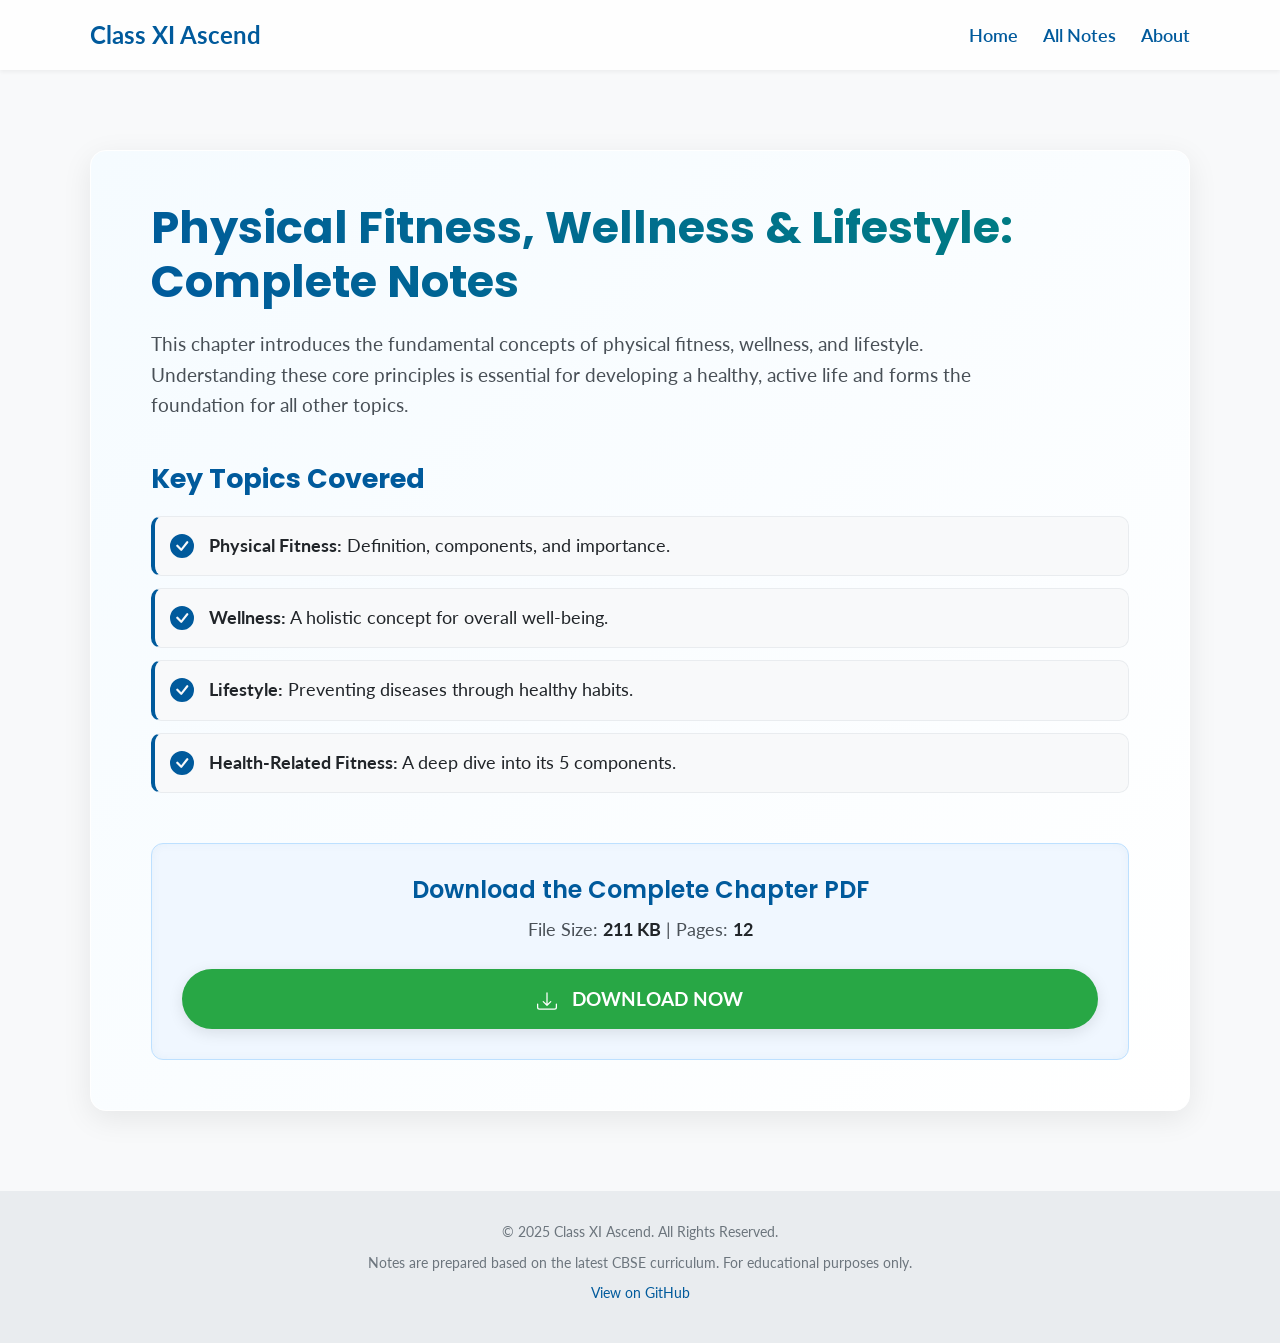
==== physical-fitness-notes.html @ c230b610 "Initial Commit" ====
<!DOCTYPE html>
<html lang="en">
<head>
    <meta charset="UTF-8">
    <meta name="viewport" content="width=device-width, initial-scale=1.0">
    <title>Physical Fitness, Wellness & Lifestyle Notes - Class XI Ascend</title>

    <!-- Google Fonts -->
    <link rel="preconnect" href="https://fonts.googleapis.com">
    <link rel="preconnect" href="https://fonts.gstatic.com" crossorigin>
    <link href="https://fonts.googleapis.com/css2?family=Poppins:wght@400;600;700&family=Lato:wght@400;700&display=swap" rel="stylesheet">

    <!-- CSS Styles -->
    <style>
        /* ------------------- */
        /* --- Style Guide --- */
        /* ------------------- */
        :root {
            --bg-color: #F8F9FA;
            --text-color: #212529;
            --primary-color: #005A9C; /* Academic Blue */
            --accent-color: #28a745; /* Success Green */
            --white-color: #FFFFFF;
            --border-color: #dee2e6;

            --font-heading: 'Poppins', sans-serif;
            --font-body: 'Lato', sans-serif;
        }

        /* ------------------- */
        /* --- Base & Reset--- */
        /* ------------------- */
        * {
            margin: 0;
            padding: 0;
            box-sizing: border-box;
        }

        html {
            scroll-behavior: smooth;
        }

        body {
            font-family: var(--font-body);
            background-color: var(--bg-color);
            color: var(--text-color);
            line-height: 1.6;
            font-size: 18px;
        }

        .container {
            max-width: 1140px;
            margin: 0 auto;
            padding: 0 20px;
        }

        h1, h2, h3 {
            font-family: var(--font-heading);
            color: var(--primary-color);
            margin-bottom: 1rem;
            line-height: 1.3;
            font-weight: 700;
        }
        
        a {
            color: var(--primary-color);
            text-decoration: none;
            transition: color 0.3s ease;
        }
        
        section {
            padding: 80px 0;
        }

        /* ----------------------------- */
        /* --- NEW: Animation Styles --- */
        /* ----------------------------- */
        @keyframes fadeIn {
            from {
                opacity: 0;
                transform: translateY(20px);
            }
            to {
                opacity: 1;
                transform: translateY(0);
            }
        }
        
        /* -------------------------- */
        /* --- Universal Components --- */
        /* -------------------------- */

        /* Header (Identical to stylish index.html) */
        .header {
            background: rgba(255, 255, 255, 0.8);
            backdrop-filter: blur(10px);
            padding: 1rem 0;
            box-shadow: 0 2px 4px rgba(0,0,0,0.05);
            position: sticky;
            top: 0;
            z-index: 100;
        }

        .header .container {
            display: flex;
            justify-content: space-between;
            align-items: center;
        }

        .header .logo {
            font-size: 1.5rem;
            font-weight: 700;
            color: var(--primary-color);
        }

        .header nav ul {
            list-style: none;
            display: flex;
            gap: 25px;
        }

        .header nav a {
            font-weight: 600;
        }

        .header nav a:hover {
            color: #003d69;
        }
        
        /* Footer (Identical to stylish index.html) */
        .footer {
            background-color: #e9ecef;
            color: #6c757d;
            padding: 30px 0;
            text-align: center;
            font-size: 14px;
        }
        .footer p {
            margin-bottom: 0.5rem;
        }

        /* Buttons (Identical to stylish index.html) */
        .btn {
            display: inline-block;
            padding: 15px 35px;
            border-radius: 50px;
            font-weight: 700;
            text-align: center;
            transition: all 0.3s ease;
            box-shadow: 0 4px 15px rgba(0,0,0,0.1);
            width: 100%;
        }

        .btn:hover {
            transform: translateY(-5px);
            box-shadow: 0 8px 20px rgba(0,0,0,0.15);
        }
        
        .btn-accent {
            background-color: var(--accent-color);
            color: var(--white-color);
            font-size: 1.2rem;
        }
        
        /* ------------------ */
        /* --- Notes Page --- */
        /* ------------------ */
        
        .notes-page-content {
            background-image: linear-gradient(135deg, #f5fbff 0%, #ffffff 100%);
            padding: 50px 60px; /* More padding */
            border-radius: 16px;
            box-shadow: 0 8px 30px rgba(0,0,0,0.08);
            border: 1px solid var(--white-color);
            /* NEW: Apply fade-in animation */
            animation: fadeIn 0.8s ease-out;
        }
        
        .notes-page-content h1 {
            font-size: 2.8rem;
            line-height: 1.2;
            margin-bottom: 20px;
             /* NEW: Gradient text effect */
            color: transparent;
            background-image: linear-gradient(45deg, var(--primary-color), #008080);
            background-clip: text;
            -webkit-background-clip: text;
        }

        .notes-page-content p.intro {
            font-size: 1.2rem;
            color: #495057;
            margin-bottom: 40px;
            max-width: 80ch; /* Limit width for readability */
        }

        /* NEW: Stylish Key Topics Section */
        .key-topics {
            margin-bottom: 50px;
        }
        .key-topics h2 {
            margin-bottom: 20px;
        }

        .key-topics ul {
            list-style: none;
            padding-left: 0;
        }
        
        .key-topics li {
            display: flex; /* Align icon and text */
            align-items: center;
            gap: 15px; /* Space between icon and text */
            padding: 15px;
            border-radius: 10px;
            margin-bottom: 12px;
            background-color: #f8f9fa;
            border: 1px solid #e9ecef;
            border-left: 4px solid var(--primary-color); /* Accent line */
            font-size: 1.1rem;
        }
        
        .key-topics li svg {
            flex-shrink: 0; /* Prevent icon from squishing */
            color: var(--primary-color);
        }
        
        /* NEW: Redesigned Download Box */
        .download-box {
            background-color: #f0f7ff;
            border: 1px solid #bde0ff;
            border-radius: 12px;
            padding: 30px;
            text-align: center;
            box-shadow: inset 0 0 10px rgba(0, 90, 156, 0.05);
        }
        
        .download-box h3 {
            font-size: 1.5rem;
            font-weight: 600;
            margin-bottom: 10px;
        }
        
        .download-box .file-info {
            color: #495057;
            margin-bottom: 25px;
        }
        .download-box .file-info span {
            font-weight: 700;
            color: var(--text-color);
        }

    </style>
</head>
<body>

    <header class="header">
        <div class="container">
            <a href="index.html" class="logo">Class XI Ascend</a>
            <nav>
                <ul>
                    <li><a href="index.html">Home</a></li>
                    <li><a href="index.html#notes">All Notes</a></li>
                    <li><a href="#">About</a></li>
                </ul>
            </nav>
        </div>
    </header>

    <main>
        <section class="notes-page">
            <div class="container">

                <div class="notes-page-content">
                    
                    <h1>Physical Fitness, Wellness & Lifestyle: Complete Notes</h1>
                    
                    <p class="intro">
                        This chapter introduces the fundamental concepts of physical fitness, wellness, and lifestyle. Understanding these core principles is essential for developing a healthy, active life and forms the foundation for all other topics.
                    </p>

                    <!-- NEW: Stylish Key Topics List -->
                    <div class="key-topics">
                        <h2>Key Topics Covered</h2>
                        <ul>
                            <li>
                               <svg xmlns="http://www.w3.org/2000/svg" width="24" height="24" fill="currentColor" class="bi bi-check-circle-fill" viewBox="0 0 16 16">
                                  <path d="M16 8A8 8 0 1 1 0 8a8 8 0 0 1 16 0zm-3.97-3.03a.75.75 0 0 0-1.08.022L7.477 9.417 5.384 7.323a.75.75 0 0 0-1.06 1.06L6.97 11.03a.75.75 0 0 0 1.079-.02l3.992-4.99a.75.75 0 0 0-.01-1.05z"/>
                               </svg>
                                <span><strong>Physical Fitness:</strong> Definition, components, and importance.</span>
                            </li>
                             <li>
                                <svg xmlns="http://www.w3.org/2000/svg" width="24" height="24" fill="currentColor" class="bi bi-check-circle-fill" viewBox="0 0 16 16">
                                  <path d="M16 8A8 8 0 1 1 0 8a8 8 0 0 1 16 0zm-3.97-3.03a.75.75 0 0 0-1.08.022L7.477 9.417 5.384 7.323a.75.75 0 0 0-1.06 1.06L6.97 11.03a.75.75 0 0 0 1.079-.02l3.992-4.99a.75.75 0 0 0-.01-1.05z"/>
                                </svg>
                                <span><strong>Wellness:</strong> A holistic concept for overall well-being.</span>
                             </li>
                            <li>
                                <svg xmlns="http://www.w3.org/2000/svg" width="24" height="24" fill="currentColor" class="bi bi-check-circle-fill" viewBox="0 0 16 16">
                                  <path d="M16 8A8 8 0 1 1 0 8a8 8 0 0 1 16 0zm-3.97-3.03a.75.75 0 0 0-1.08.022L7.477 9.417 5.384 7.323a.75.75 0 0 0-1.06 1.06L6.97 11.03a.75.75 0 0 0 1.079-.02l3.992-4.99a.75.75 0 0 0-.01-1.05z"/>
                                </svg>
                                <span><strong>Lifestyle:</strong> Preventing diseases through healthy habits.</span>
                            </li>
                            <li>
                                <svg xmlns="http://www.w3.org/2000/svg" width="24" height="24" fill="currentColor" class="bi bi-check-circle-fill" viewBox="0 0 16 16">
                                  <path d="M16 8A8 8 0 1 1 0 8a8 8 0 0 1 16 0zm-3.97-3.03a.75.75 0 0 0-1.08.022L7.477 9.417 5.384 7.323a.75.75 0 0 0-1.06 1.06L6.97 11.03a.75.75 0 0 0 1.079-.02l3.992-4.99a.75.75 0 0 0-.01-1.05z"/>
                                </svg>
                                <span><strong>Health-Related Fitness:</strong> A deep dive into its 5 components.</span>
                            </li>
                        </ul>
                    </div>

                    <!-- NEW: Redesigned Download Box -->
                    <div class="download-box">
                         <h3>Download the Complete Chapter PDF</h3>
                         <p class="file-info">File Size: <span>211 KB</span> | Pages: <span>12</span></p>
                         <a href="https://drive.google.com/uc?export=download&id=1bDce-7EM71hrfh_jcD2CkVKPJcDowNNJ" class="btn btn-accent">
                             <svg xmlns="http://www.w3.org/2000/svg" width="20" height="20" fill="currentColor" class="bi bi-download" viewBox="0 0 16 16" style="vertical-align: middle; margin-right: 10px;">
                                 <path d="M.5 9.9a.5.5 0 0 1 .5.5v2.5a1 1 0 0 0 1 1h12a1 1 0 0 0 1-1v-2.5a.5.5 0 0 1 1 0v2.5a2 2 0 0 1-2 2H2a2 2 0 0 1-2-2v-2.5a.5.5 0 0 1 .5-.5z"/>
                                 <path d="M7.646 11.854a.5.5 0 0 0 .708 0l3-3a.5.5 0 0 0-.708-.708L8.5 10.293V1.5a.5.5 0 0 0-1 0v8.793L5.354 8.146a.5.5 0 1 0-.708.708l3 3z"/>
                             </svg>
                             DOWNLOAD NOW
                         </a>
                    </div>
                </div>

            </div>
        </section>
    </main>

    <footer class="footer">
        <div class="container">
            <p>© 2025 Class XI Ascend. All Rights Reserved.</p>
            <p>Notes are prepared based on the latest CBSE curriculum. For educational purposes only.</p>
            <p>
                <a href="https://github.com/skyplay-code" target="_blank" rel="noopener noreferrer">View on GitHub</a>
            </p>
        </div>
    </footer>

</body>
</html>
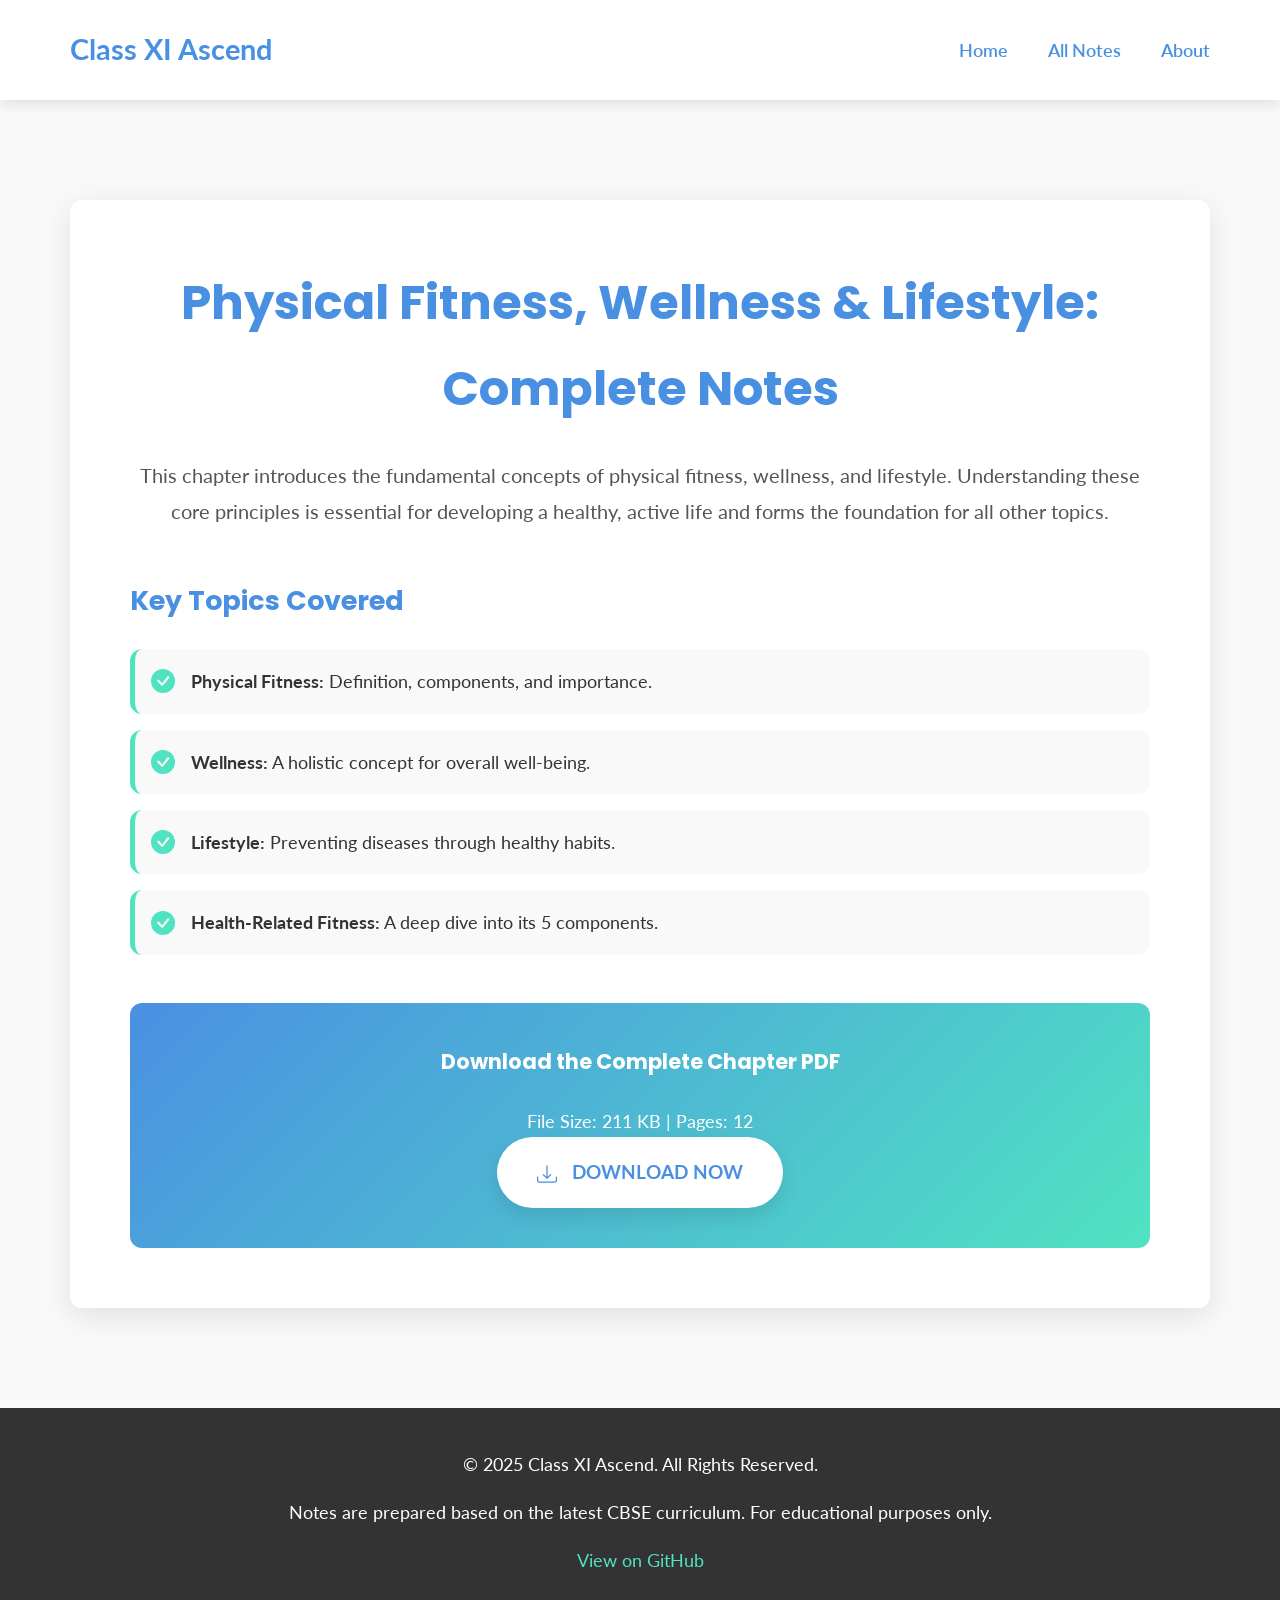
==== commit 77ec7f30: "feat: Overhaul UI with a modern and stylish design Refactors all inline CSS into a single external `" ====
--- a/physical-fitness-notes.html
+++ b/physical-fitness-notes.html
@@ -11,246 +11,7 @@
     <link href="https://fonts.googleapis.com/css2?family=Poppins:wght@400;600;700&family=Lato:wght@400;700&display=swap" rel="stylesheet">
 
     <!-- CSS Styles -->
-    <style>
-        /* ------------------- */
-        /* --- Style Guide --- */
-        /* ------------------- */
-        :root {
-            --bg-color: #F8F9FA;
-            --text-color: #212529;
-            --primary-color: #005A9C; /* Academic Blue */
-            --accent-color: #28a745; /* Success Green */
-            --white-color: #FFFFFF;
-            --border-color: #dee2e6;
-
-            --font-heading: 'Poppins', sans-serif;
-            --font-body: 'Lato', sans-serif;
-        }
-
-        /* ------------------- */
-        /* --- Base & Reset--- */
-        /* ------------------- */
-        * {
-            margin: 0;
-            padding: 0;
-            box-sizing: border-box;
-        }
-
-        html {
-            scroll-behavior: smooth;
-        }
-
-        body {
-            font-family: var(--font-body);
-            background-color: var(--bg-color);
-            color: var(--text-color);
-            line-height: 1.6;
-            font-size: 18px;
-        }
-
-        .container {
-            max-width: 1140px;
-            margin: 0 auto;
-            padding: 0 20px;
-        }
-
-        h1, h2, h3 {
-            font-family: var(--font-heading);
-            color: var(--primary-color);
-            margin-bottom: 1rem;
-            line-height: 1.3;
-            font-weight: 700;
-        }
-        
-        a {
-            color: var(--primary-color);
-            text-decoration: none;
-            transition: color 0.3s ease;
-        }
-        
-        section {
-            padding: 80px 0;
-        }
-
-        /* ----------------------------- */
-        /* --- NEW: Animation Styles --- */
-        /* ----------------------------- */
-        @keyframes fadeIn {
-            from {
-                opacity: 0;
-                transform: translateY(20px);
-            }
-            to {
-                opacity: 1;
-                transform: translateY(0);
-            }
-        }
-        
-        /* -------------------------- */
-        /* --- Universal Components --- */
-        /* -------------------------- */
-
-        /* Header (Identical to stylish index.html) */
-        .header {
-            background: rgba(255, 255, 255, 0.8);
-            backdrop-filter: blur(10px);
-            padding: 1rem 0;
-            box-shadow: 0 2px 4px rgba(0,0,0,0.05);
-            position: sticky;
-            top: 0;
-            z-index: 100;
-        }
-
-        .header .container {
-            display: flex;
-            justify-content: space-between;
-            align-items: center;
-        }
-
-        .header .logo {
-            font-size: 1.5rem;
-            font-weight: 700;
-            color: var(--primary-color);
-        }
-
-        .header nav ul {
-            list-style: none;
-            display: flex;
-            gap: 25px;
-        }
-
-        .header nav a {
-            font-weight: 600;
-        }
-
-        .header nav a:hover {
-            color: #003d69;
-        }
-        
-        /* Footer (Identical to stylish index.html) */
-        .footer {
-            background-color: #e9ecef;
-            color: #6c757d;
-            padding: 30px 0;
-            text-align: center;
-            font-size: 14px;
-        }
-        .footer p {
-            margin-bottom: 0.5rem;
-        }
-
-        /* Buttons (Identical to stylish index.html) */
-        .btn {
-            display: inline-block;
-            padding: 15px 35px;
-            border-radius: 50px;
-            font-weight: 700;
-            text-align: center;
-            transition: all 0.3s ease;
-            box-shadow: 0 4px 15px rgba(0,0,0,0.1);
-            width: 100%;
-        }
-
-        .btn:hover {
-            transform: translateY(-5px);
-            box-shadow: 0 8px 20px rgba(0,0,0,0.15);
-        }
-        
-        .btn-accent {
-            background-color: var(--accent-color);
-            color: var(--white-color);
-            font-size: 1.2rem;
-        }
-        
-        /* ------------------ */
-        /* --- Notes Page --- */
-        /* ------------------ */
-        
-        .notes-page-content {
-            background-image: linear-gradient(135deg, #f5fbff 0%, #ffffff 100%);
-            padding: 50px 60px; /* More padding */
-            border-radius: 16px;
-            box-shadow: 0 8px 30px rgba(0,0,0,0.08);
-            border: 1px solid var(--white-color);
-            /* NEW: Apply fade-in animation */
-            animation: fadeIn 0.8s ease-out;
-        }
-        
-        .notes-page-content h1 {
-            font-size: 2.8rem;
-            line-height: 1.2;
-            margin-bottom: 20px;
-             /* NEW: Gradient text effect */
-            color: transparent;
-            background-image: linear-gradient(45deg, var(--primary-color), #008080);
-            background-clip: text;
-            -webkit-background-clip: text;
-        }
-
-        .notes-page-content p.intro {
-            font-size: 1.2rem;
-            color: #495057;
-            margin-bottom: 40px;
-            max-width: 80ch; /* Limit width for readability */
-        }
-
-        /* NEW: Stylish Key Topics Section */
-        .key-topics {
-            margin-bottom: 50px;
-        }
-        .key-topics h2 {
-            margin-bottom: 20px;
-        }
-
-        .key-topics ul {
-            list-style: none;
-            padding-left: 0;
-        }
-        
-        .key-topics li {
-            display: flex; /* Align icon and text */
-            align-items: center;
-            gap: 15px; /* Space between icon and text */
-            padding: 15px;
-            border-radius: 10px;
-            margin-bottom: 12px;
-            background-color: #f8f9fa;
-            border: 1px solid #e9ecef;
-            border-left: 4px solid var(--primary-color); /* Accent line */
-            font-size: 1.1rem;
-        }
-        
-        .key-topics li svg {
-            flex-shrink: 0; /* Prevent icon from squishing */
-            color: var(--primary-color);
-        }
-        
-        /* NEW: Redesigned Download Box */
-        .download-box {
-            background-color: #f0f7ff;
-            border: 1px solid #bde0ff;
-            border-radius: 12px;
-            padding: 30px;
-            text-align: center;
-            box-shadow: inset 0 0 10px rgba(0, 90, 156, 0.05);
-        }
-        
-        .download-box h3 {
-            font-size: 1.5rem;
-            font-weight: 600;
-            margin-bottom: 10px;
-        }
-        
-        .download-box .file-info {
-            color: #495057;
-            margin-bottom: 25px;
-        }
-        .download-box .file-info span {
-            font-weight: 700;
-            color: var(--text-color);
-        }
-
-    </style>
+    <link rel="stylesheet" href="style.css">
 </head>
 <body>
 
@@ -279,7 +40,6 @@
                         This chapter introduces the fundamental concepts of physical fitness, wellness, and lifestyle. Understanding these core principles is essential for developing a healthy, active life and forms the foundation for all other topics.
                     </p>
 
-                    <!-- NEW: Stylish Key Topics List -->
                     <div class="key-topics">
                         <h2>Key Topics Covered</h2>
                         <ul>
@@ -310,7 +70,6 @@
                         </ul>
                     </div>
 
-                    <!-- NEW: Redesigned Download Box -->
                     <div class="download-box">
                          <h3>Download the Complete Chapter PDF</h3>
                          <p class="file-info">File Size: <span>211 KB</span> | Pages: <span>12</span></p>
@@ -338,5 +97,6 @@
         </div>
     </footer>
 
+    <script src="script.js"></script>
 </body>
-</html>+</html>
--- a/style.css
+++ b/style.css
@@ -0,0 +1,347 @@
+/* ------------------- */
+/* --- Style Guide --- */
+/* ------------------- */
+:root {
+    --primary-color: #4a90e2; /* A modern, friendly blue */
+    --secondary-color: #50e3c2; /* A vibrant accent mint green */
+    --text-color: #333;
+    --bg-color: #f9f9f9;
+    --white-color: #fff;
+    --border-color: #ddd;
+    --shadow-color: rgba(0, 0, 0, 0.1);
+
+    --font-heading: 'Poppins', sans-serif;
+    --font-body: 'Lato', sans-serif;
+    --border-radius: 12px; /* A softer border radius */
+}
+
+/* ------------------- */
+/* --- Base & Reset--- */
+/* ------------------- */
+* {
+    margin: 0;
+    padding: 0;
+    box-sizing: border-box;
+}
+
+html {
+    scroll-behavior: smooth;
+}
+
+body {
+    font-family: var(--font-body);
+    background-color: var(--bg-color);
+    color: var(--text-color);
+    line-height: 1.8; /* Increased line-height for better readability */
+    font-size: 18px;
+}
+
+.container {
+    max-width: 1200px; /* A slightly wider container */
+    margin: 0 auto;
+    padding: 0 30px;
+}
+
+h1, h2, h3 {
+    font-family: var(--font-heading);
+    color: var(--primary-color);
+    margin-bottom: 1.5rem; /* More space after headings */
+    font-weight: 700;
+}
+
+a {
+    color: var(--primary-color);
+    text-decoration: none;
+    transition: all 0.3s ease;
+}
+
+a:hover {
+    color: var(--secondary-color);
+}
+
+section {
+    padding: 100px 0; /* More padding for a spacious feel */
+}
+
+/* ----------------------------- */
+/* --- Animation Styles --- */
+/* ----------------------------- */
+@keyframes fadeInUp {
+    from {
+        opacity: 0;
+        transform: translateY(40px);
+    }
+    to {
+        opacity: 1;
+        transform: translateY(0);
+    }
+}
+
+.fade-in-section {
+    opacity: 0;
+    animation: fadeInUp 1s ease forwards;
+    animation-play-state: paused;
+}
+
+/* -------------------------- */
+/* --- Universal Components --- */
+/* -------------------------- */
+
+/* Header */
+.header {
+    background: var(--white-color);
+    padding: 1.5rem 0;
+    box-shadow: 0 4px 12px var(--shadow-color);
+    position: sticky;
+    top: 0;
+    z-index: 100;
+}
+
+.header .container {
+    display: flex;
+    justify-content: space-between;
+    align-items: center;
+}
+
+.header .logo {
+    font-size: 1.8rem;
+    font-weight: 700;
+    color: var(--primary-color);
+}
+
+.header nav ul {
+    list-style: none;
+    display: flex;
+    gap: 40px; /* More space between nav items */
+}
+
+.header nav a {
+    font-weight: 600;
+    font-size: 1.1rem;
+    position: relative;
+    padding-bottom: 5px;
+}
+
+.header nav a::after {
+    content: '';
+    position: absolute;
+    bottom: 0;
+    left: 0;
+    width: 0;
+    height: 2px;
+    background-color: var(--secondary-color);
+    transition: width 0.3s ease;
+}
+
+.header nav a:hover::after {
+    width: 100%;
+}
+
+/* Footer */
+.footer {
+    background-color: #333;
+    color: var(--white-color);
+    padding: 40px 0;
+    text-align: center;
+}
+
+.footer p {
+    margin-bottom: 1rem;
+}
+
+.footer a {
+    color: var(--secondary-color);
+}
+
+.footer a:hover {
+    text-decoration: underline;
+}
+
+/* ------------------ */
+/* --- Home Page ---- */
+/* ------------------ */
+
+/* Hero Section */
+.hero {
+    background: linear-gradient(135deg, var(--primary-color), var(--secondary-color));
+    text-align: center;
+    padding: 120px 0;
+    color: var(--white-color);
+}
+
+.hero h1 {
+    font-size: 4rem;
+    line-height: 1.2;
+    margin-bottom: 1.5rem;
+    color: var(--white-color);
+}
+
+.hero p {
+    font-size: 1.5rem;
+    max-width: 700px;
+    margin: 0 auto 2.5rem auto;
+}
+
+.btn {
+    display: inline-block;
+    padding: 18px 40px;
+    border-radius: 50px;
+    font-weight: 700;
+    text-align: center;
+    transition: all 0.3s ease;
+    box-shadow: 0 8px 20px var(--shadow-color);
+    border: none;
+    cursor: pointer;
+}
+
+.btn:hover {
+    transform: translateY(-5px);
+    box-shadow: 0 12px 25px var(--shadow-color);
+}
+
+.btn-primary {
+    background-color: var(--white-color);
+    color: var(--primary-color);
+}
+
+/* Features Section */
+.features {
+    text-align: center;
+}
+
+.features h2 {
+    margin-bottom: 70px;
+}
+
+.features-grid {
+    display: grid;
+    grid-template-columns: repeat(auto-fit, minmax(300px, 1fr));
+    gap: 40px;
+}
+
+.feature-box {
+    background: var(--white-color);
+    padding: 40px;
+    border-radius: var(--border-radius);
+    box-shadow: 0 8px 25px var(--shadow-color);
+    transition: all 0.3s ease;
+}
+
+.feature-box:hover {
+    transform: translateY(-10px);
+    box-shadow: 0 12px 30px var(--shadow-color);
+}
+
+.feature-box h3 {
+    font-size: 1.5rem;
+}
+
+/* Notes Showcase Section */
+.notes-showcase {
+    background-color: var(--white-color);
+}
+
+.notes-showcase h2 {
+    text-align: center;
+    margin-bottom: 70px;
+}
+
+.notes-grid {
+    display: grid;
+    grid-template-columns: repeat(auto-fit, minmax(350px, 1fr));
+    gap: 40px;
+}
+
+.note-card {
+    background: var(--white-color);
+    border: 1px solid var(--border-color);
+    border-radius: var(--border-radius);
+    padding: 40px;
+    display: flex;
+    flex-direction: column;
+    box-shadow: 0 8px 25px var(--shadow-color);
+    transition: all 0.3s ease;
+}
+
+.note-card:hover {
+    transform: translateY(-10px);
+    box-shadow: 0 12px 30px var(--shadow-color);
+}
+
+.note-card h3 {
+    font-weight: 600;
+}
+
+.note-card p {
+    flex-grow: 1;
+    margin-bottom: 2rem;
+    color: #555;
+}
+
+.btn-secondary {
+    background-color: var(--primary-color);
+    color: var(--white-color);
+}
+
+/* ------------------ */
+/* --- Notes Page --- */
+/* ------------------ */
+.notes-page-content {
+    background: var(--white-color);
+    padding: 60px;
+    border-radius: var(--border-radius);
+    box-shadow: 0 8px 30px var(--shadow-color);
+}
+
+.notes-page-content h1 {
+    font-size: 3rem;
+    text-align: center;
+}
+
+.notes-page-content .intro {
+    font-size: 1.25rem;
+    text-align: center;
+    color: #555;
+    margin-bottom: 3rem;
+}
+
+.key-topics {
+    margin-bottom: 3rem;
+}
+
+.key-topics ul {
+    list-style: none;
+}
+
+.key-topics li {
+    display: flex;
+    align-items: center;
+    gap: 1rem;
+    padding: 1rem;
+    border-radius: var(--border-radius);
+    margin-bottom: 1rem;
+    background-color: #f9f9f9;
+    border-left: 5px solid var(--secondary-color);
+}
+
+.key-topics li svg {
+    color: var(--secondary-color);
+}
+
+.download-box {
+    background: linear-gradient(135deg, var(--primary-color), var(--secondary-color));
+    padding: 40px;
+    border-radius: var(--border-radius);
+    text-align: center;
+    color: var(--white-color);
+}
+
+.download-box h3 {
+    color: var(--white-color);
+}
+
+.btn-accent {
+    background-color: var(--white-color);
+    color: var(--primary-color);
+    font-size: 1.2rem;
+}
